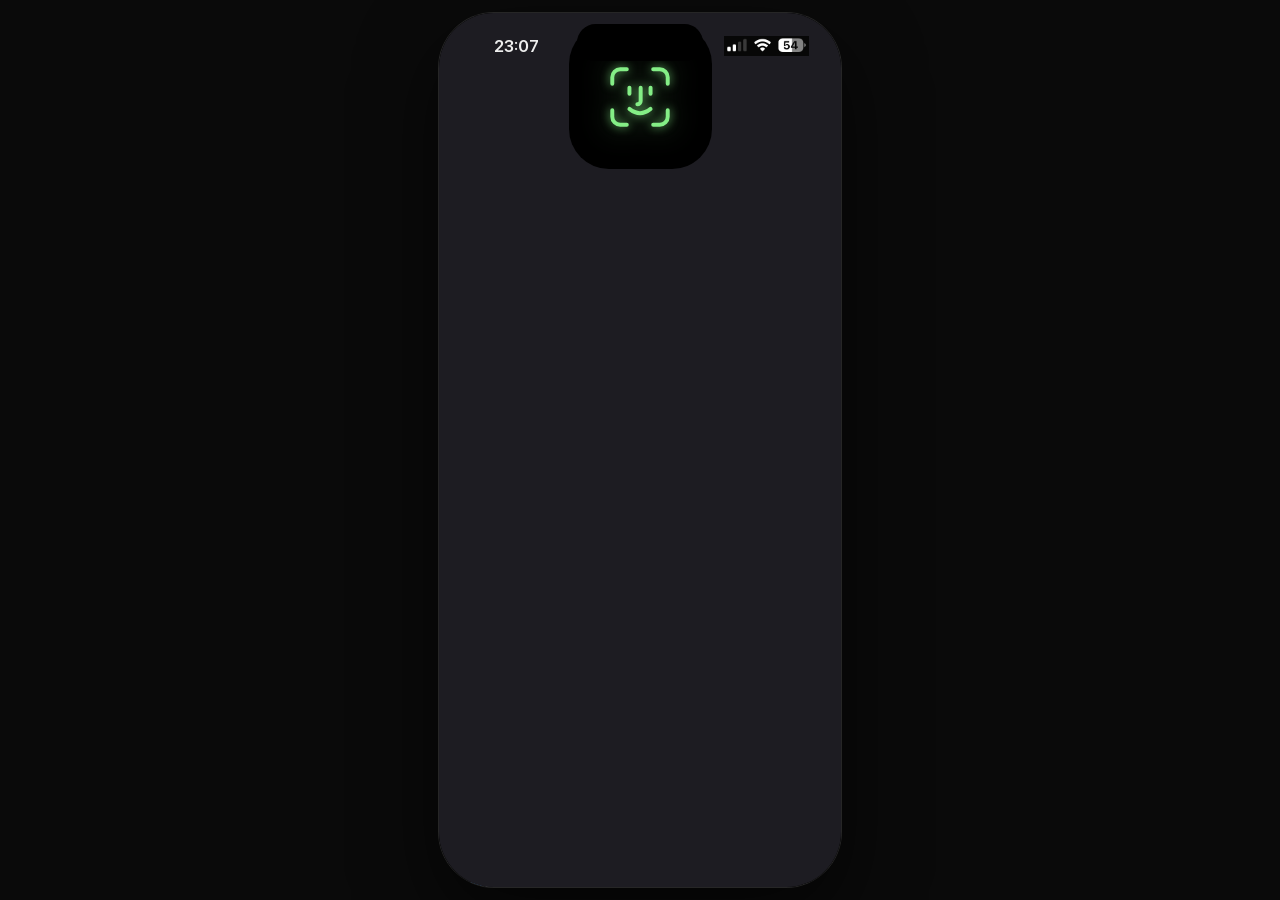
==== index.html @ 1080835a "Black first frame for the status bar sample; translucent test grows the document Co-Authored-By: Cla" ====
<!DOCTYPE html>
<html lang="en">
<head>
  <meta charset="UTF-8">
  <meta name="viewport" content="width=device-width, initial-scale=1, viewport-fit=cover, user-scalable=no">
  <meta name="apple-mobile-web-app-capable" content="yes">
  <meta name="mobile-web-app-capable" content="yes">
  <meta name="apple-mobile-web-app-status-bar-style" content="black">
  <meta name="theme-color" content="#000000">
  <title>Kestrel</title>
  <meta name="apple-mobile-web-app-title" content="Kestrel">
  <link rel="apple-touch-icon" sizes="180x180" href="assets/apple-touch-icon.png">
  <link rel="icon" type="image/png" href="assets/favicon.png">
  <link rel="manifest" href="manifest.webmanifest">
  <link rel="stylesheet" href="css/styles.css?v=12">
</head>
<body>
<div class="phone" id="phone">

  <!-- ===== Main page (slides right when the drawer opens) ===== -->
  <div class="page" id="page">

    <!-- Fixed header -->
    <header class="header">
      <button class="avatar" id="avatarBtn" aria-label="Open menu">
        <img src="assets/avatar.png" alt="">
      </button>
      <nav class="tabs" id="tabs">
        <button class="tab active">Home</button>
        <button class="tab">Trade</button>
        <button class="tab">Predict</button>
        <button class="tab">Explore</button>
      </nav>
    </header>
    <div class="header-fade"></div>

    <!-- Scrolling content -->
    <main class="scroll" id="scroll">
      <div class="content">

        <div class="bank-row">
          <span class="bank-label">Bank</span>
          <span class="bank-emoji">🏦</span>
          <svg class="bank-chevron" width="9" height="5" viewBox="0 0 9 5"><path d="M0.8 0.8 L4.5 4.2 L8.2 0.8" fill="none" stroke="currentColor" stroke-width="1.6" stroke-linecap="round" stroke-linejoin="round"/></svg>
        </div>

        <div class="balance" id="totalUsd">$11.34</div>

        <div class="change-row">
          <span class="change-amount pos" id="totalChange">+$0.0106</span>
          <span class="change-badge pos" id="totalPct">+0.09%</span>
        </div>

        <button class="card cash-card" id="cashCard">
          <span class="icon-box"><img src="assets/cash.png" alt=""></span>
          <span class="card-title">Cash</span>
          <span class="card-amount" id="cashUsd">$2.00</span>
        </button>

        <div class="section-header">
          <span>Tokens</span>
          <svg class="chevron" width="8" height="14" viewBox="0 0 8 14"><path d="M1 1 L7 7 L1 13" fill="none" stroke="currentColor" stroke-width="1.9" stroke-linecap="round" stroke-linejoin="round"/></svg>
        </div>

        <div class="token-list">
          <button class="card token" data-token="sol">
            <img class="token-icon" src="assets/sol.png" alt="">
            <span class="token-main">
              <span class="token-name">Solana</span>
              <span class="token-sub" id="solQty">0.04843 SOL</span>
            </span>
            <span class="token-side">
              <span class="token-usd" id="solUsd">$5.68</span>
              <span class="token-change pos" id="solChange">+$0.01</span>
            </span>
          </button>
          <button class="card token" data-token="usdc">
            <img class="token-icon" src="assets/usdc.png" alt="">
            <span class="token-main">
              <span class="token-name">USDC</span>
              <span class="token-sub" id="usdcQty">3.65476 USDC</span>
            </span>
            <span class="token-side">
              <span class="token-usd" id="usdcUsd">$3.65</span>
              <span class="token-change neg" id="usdcChange">-&lt;$0.01</span>
            </span>
          </button>
        </div>

        <div class="section-header">
          <span>Perps</span>
          <svg class="chevron" width="8" height="14" viewBox="0 0 8 14"><path d="M1 1 L7 7 L1 13" fill="none" stroke="currentColor" stroke-width="1.9" stroke-linecap="round" stroke-linejoin="round"/></svg>
        </div>

        <div class="h-scroll perps" id="perps">
          <div class="perp" data-perp="BTC">
            <img class="perp-icon" src="assets/btc.png" alt="">
            <div class="perp-row"><span class="perp-name">BTC</span><span class="perp-lev">40x</span></div>
            <div class="perp-pct neg" data-pct>-0.25%</div>
          </div>
          <div class="perp" data-perp="ETH">
            <img class="perp-icon" src="assets/eth.png" alt="">
            <div class="perp-row"><span class="perp-name">ETH</span><span class="perp-lev">25x</span></div>
            <div class="perp-pct neg" data-pct>-0.53%</div>
          </div>
          <div class="perp" data-perp="ZEC">
            <img class="perp-icon" src="assets/zec.png" alt="">
            <div class="perp-row"><span class="perp-name">ZEC</span><span class="perp-lev">10x</span></div>
            <div class="perp-pct pos" data-pct>+7.95%</div>
          </div>
          <div class="perp" data-perp="HYPE">
            <img class="perp-icon" src="assets/hype.png" alt="">
            <div class="perp-row"><span class="perp-name">HYPE</span><span class="perp-lev">10x</span></div>
            <div class="perp-pct pos" data-pct>+0.26%</div>
          </div>
          <div class="perp" data-perp="CL">
            <img class="perp-icon" src="assets/cl.png" alt="">
            <div class="perp-row"><span class="perp-name">CL</span><span class="perp-lev">20x</span></div>
            <div class="perp-pct neg" data-pct>-0.15%</div>
          </div>
          <div class="perp perp-cta">
            <span class="perp-icon perp-logo"><img src="assets/perps-logo.png" alt=""></span>
            <div class="cta-title">Get started with Perps</div>
            <div class="cta-sub">Learn to trade price movements</div>
          </div>
        </div>

        <div class="section-header">
          <span>Predictions</span>
          <svg class="chevron" width="8" height="14" viewBox="0 0 8 14"><path d="M1 1 L7 7 L1 13" fill="none" stroke="currentColor" stroke-width="1.9" stroke-linecap="round" stroke-linejoin="round"/></svg>
        </div>

        <div class="h-scroll predictions">
          <div class="pred">
            <img class="pred-icon" src="assets/pred1.png" alt="">
            <div class="pred-title">Toronto vs Baltimore</div>
            <div class="pred-sub">in 12h</div>
          </div>
          <div class="pred">
            <img class="pred-icon" src="assets/pred2.png" alt="">
            <div class="pred-title">Cleveland vs Boston</div>
            <div class="pred-sub">in 13h</div>
          </div>
        </div>

        <div class="section-header">
          <span>Watchlist</span>
          <svg class="chevron" width="8" height="14" viewBox="0 0 8 14"><path d="M1 1 L7 7 L1 13" fill="none" stroke="currentColor" stroke-width="1.9" stroke-linecap="round" stroke-linejoin="round"/></svg>
        </div>

        <div class="card watch-card">
          <img class="watch-heart" src="assets/heart.png" alt="">
          <span class="token-main">
            <span class="token-name">Track what matters</span>
            <span class="watch-sub">Find assets or lists to follow</span>
          </span>
        </div>

        <div class="section-header plain"><span>Support</span></div>

        <div class="support-row">
          <span>View FAQ</span>
          <svg class="chevron-sm" width="6" height="10" viewBox="0 0 6 10"><path d="M0.9 0.9 L5 5 L0.9 9.1" fill="none" stroke="currentColor" stroke-width="1.6" stroke-linecap="round" stroke-linejoin="round"/></svg>
        </div>
        <div class="support-row">
          <span>Chat with us</span>
          <svg class="chevron-sm" width="6" height="10" viewBox="0 0 6 10"><path d="M0.9 0.9 L5 5 L0.9 9.1" fill="none" stroke="currentColor" stroke-width="1.6" stroke-linecap="round" stroke-linejoin="round"/></svg>
        </div>

        <p class="disclaimer">Token lists are generated using market data provided by various third party providers including CoinGecko, Birdeye, Jupiter, and Hyperliquid. Performance shown is based on the selected period. Past performance is not indicative of future performance. Tokenized Stocks and Perps are available in select jurisdictions only.</p>

      </div>
    </main>

    <!-- Bottom bar -->
    <div class="bottom-bar">
      <div class="bar-tint"></div>
      <div class="search">
        <svg width="17" height="17" viewBox="0 0 17 17"><circle cx="7.3" cy="7.3" r="6.1" fill="none" stroke="currentColor" stroke-width="1.8"/><path d="M11.8 11.8 L16 16" stroke="currentColor" stroke-width="1.8" stroke-linecap="round"/></svg>
        <span>Search Kestrel</span>
      </div>
      <button class="fab" id="fab" aria-label="Actions">
        <svg width="22" height="22" viewBox="0 0 22 22"><path d="M11 1.5 V20.5 M1.5 11 H20.5" stroke="#000" stroke-width="1.9" stroke-linecap="round"/></svg>
      </button>
    </div>

    <!-- Plus action sheet -->
    <div class="actions" id="actions">
      <div class="action-list">
        <button class="action"><span>Send</span><img src="assets/act-send.png" alt=""></button>
        <button class="action"><span>Receive</span><img src="assets/act-receive.png" alt=""></button>
        <button class="action"><span>Add Cash</span><img src="assets/act-addcash.png" alt=""></button>
        <button class="action"><span>Trade</span><img src="assets/act-trade.png" alt=""></button>
      </div>
      <button class="action-close" id="actionsClose" aria-label="Close"><img src="assets/act-close.png" alt=""></button>
    </div>

    <!-- Edit holdings sheet -->
    <div class="sheet-backdrop" id="sheetBackdrop"></div>
    <div class="sheet" id="sheet">
      <div class="grabber"></div>
      <div class="sheet-title">Edit holdings</div>
      <label class="field">
        <span class="field-label"><img src="assets/sol.png" alt="">Solana</span>
        <span class="field-input"><input id="inSol" type="text" inputmode="decimal" autocomplete="off"><span class="unit">SOL</span></span>
        <span class="field-usd" id="inSolUsd">$0.00</span>
      </label>
      <label class="field">
        <span class="field-label"><img src="assets/usdc.png" alt="">USDC</span>
        <span class="field-input"><input id="inUsdc" type="text" inputmode="decimal" autocomplete="off"><span class="unit">USDC</span></span>
        <span class="field-usd" id="inUsdcUsd">$0.00</span>
      </label>
      <label class="field">
        <span class="field-label"><span class="cash-mini"><img src="assets/cash.png" alt=""></span>Cash</span>
        <span class="field-input"><span class="unit unit-lead">$</span><input id="inCash" type="text" inputmode="decimal" autocomplete="off"></span>
        <span class="field-usd" id="inCashUsd">$0.00</span>
      </label>
      <div class="sheet-total"><span>Total</span><span id="inTotal">$0.00</span></div>
      <button class="btn-primary" id="sheetSave">Save</button>
      <button class="btn-secondary" id="sheetCancel">Cancel</button>
    </div>

    <div class="page-dim" id="pageDim"></div>
  </div>

  <!-- ===== Side drawer ===== -->
  <aside class="drawer" id="drawer">
    <img class="drawer-avatar" src="assets/avatar.png" alt="">
    <button class="drawer-copy" aria-label="Copy address"><img src="assets/copy.png" alt=""></button>
    <div class="drawer-handle">@nagzsol</div>
    <div class="drawer-x"><img src="assets/x-logo.png" alt=""><span>Connect your X account</span></div>

    <div class="drawer-menu">
      <button class="drawer-row bank"><img class="row-icon lg" src="assets/bank-b.png" alt=""><span>Bank</span><span class="row-emoji">🏦</span>
        <svg width="13" height="8" viewBox="0 0 13 8"><path d="M1 1 L6.5 6.6 L12 1" fill="none" stroke="currentColor" stroke-width="1.8" stroke-linecap="round" stroke-linejoin="round"/></svg>
      </button>
      <button class="drawer-row"><img class="row-icon" src="assets/ic-profile.png" alt=""><span>Profile</span></button>
      <button class="drawer-row"><img class="row-icon" src="assets/ic-chats.png" alt=""><span>Chats</span></button>
      <button class="drawer-row"><img class="row-icon" src="assets/ic-watchlist.png" alt=""><span>Watchlist</span></button>
      <button class="drawer-row"><img class="row-icon" src="assets/ic-history.png" alt=""><span>History</span></button>
    </div>
    <div class="drawer-bottom">
      <button class="drawer-row"><img class="row-icon" src="assets/ic-settings.png" alt=""><span>Settings</span></button>
      <button class="drawer-row"><img class="row-icon" src="assets/ic-help.png" alt=""><span>Help &amp; Support</span></button>
    </div>
  </aside>

  <!-- ===== Launch intro: splash, then simulated Face ID, then the app ===== -->
  <div class="intro boot" id="intro">
    <img class="intro-ghost" src="assets/ghost.png" alt="">
    <div class="intro-dim"></div>
    <div class="faceid" id="faceid">
      <div class="island-card">
        <svg class="fid-glyph" viewBox="0 0 100 100" fill="none" stroke="currentColor" stroke-width="6" stroke-linecap="round" stroke-linejoin="round">
          <path d="M8 30 V20 a12 12 0 0 1 12 -12 H30"/>
          <path d="M70 8 H80 a12 12 0 0 1 12 12 V30"/>
          <path d="M92 70 V80 a12 12 0 0 1 -12 12 H70"/>
          <path d="M30 92 H20 a12 12 0 0 1 -12 -12 V70"/>
          <g class="fid-face">
            <path d="M34 36 V45"/>
            <path d="M66 36 V45"/>
            <path d="M51 36 V56 a5 5 0 0 1 -5 5"/>
            <path d="M34 68 q16 13 32 0"/>
          </g>
        </svg>
        <svg class="fid-ring" viewBox="0 0 100 100" fill="none" stroke="currentColor" stroke-width="6" stroke-linecap="round" stroke-linejoin="round">
          <circle cx="50" cy="50" r="44"/>
          <line class="fid-hand" x1="50" y1="6" x2="50" y2="94"/>
          <path class="fid-tick" d="M29 51 L44 66 L72 36"/>
        </svg>
      </div>
    </div>
  </div>

  <!-- Status bar sits above everything, like the system one. Hidden when installed to the home screen. -->
  <div class="status-bar">
    <div class="island"></div>
    <span class="status-time" id="statusTime">11:18</span>
    <img class="status-icons" src="assets/status-icons.png" alt="">
  </div>

</div>
<script src="js/app.js?v=12"></script>
</body>
</html>
---- css/styles.css ----
/* Kestrel home clone – iPhone 16 Pro (402 x 874 pt). All values measured from the 3x screenshots. */

@font-face {
  font-family: "SF Pro";
  src: url("../fonts/SF-Pro.ttf") format("truetype");
  font-weight: 1 1000;
  font-display: block;
}

:root {
  --bg: #000;
  --page-bg: #000;
  --card: #121212;
  --pill: #151515;
  --lev: #1a1a1a;
  --text: #eeeeee;
  --text2: #b4b4b4;
  --text3: #6e6e6e;
  --purple: #ab9ff2;
  --green: #6ae562;
  --green-bg: #6be863;
  --red: #ea3336;
  --ease: cubic-bezier(0.32, 0.72, 0, 1);
  --safe-top: 59px;      /* status bar height on the 402x874 frame */
  --safe-bottom: 34px;   /* home indicator inset */
}

* { box-sizing: border-box; margin: 0; padding: 0; }
html, body { height: 100%; }
body {
  background: var(--bg);
  color: var(--text);
  font-family: "SF Pro", -apple-system, BlinkMacSystemFont, system-ui, sans-serif;
  font-variation-settings: "opsz" 96;   /* the original ships SF Pro Display at every size */
  font-optical-sizing: none;
  -webkit-font-smoothing: antialiased;
  -webkit-tap-highlight-color: transparent;
  -webkit-text-size-adjust: 100%;
  overflow: hidden;
  overscroll-behavior: none;
}
button { font: inherit; color: inherit; background: none; border: 0; cursor: pointer; text-align: left; font-variation-settings: inherit; }
img { display: block; user-select: none; -webkit-user-drag: none; }
input { font: inherit; color: inherit; font-variation-settings: inherit; }

.pos { color: var(--green); }
.neg { color: var(--red); }
.flat { color: var(--text2); }

/* ---------- Device frame ---------- */
.phone {
  position: relative;
  width: 402px;
  height: 874px;
  overflow: hidden;
  background: #000;
  margin: 0 auto;
}
@media (min-width: 480px) {
  body { display: grid; place-items: center; background: #0a0a0a; min-height: 100%; }
  .phone { border-radius: 55px; box-shadow: 0 0 0 1px #262626, 0 30px 80px rgba(0,0,0,.6); }
}
@media (max-width: 479px) {
  /* Status bar style is "black" (opaque), not "black-translucent": with translucent, iOS standalone
     reports every viewport height short by the top inset and leaves a black hole at the bottom. */
  .phone { position: fixed; top: 0; left: 0; width: 100vw; height: 100dvh; --safe-top: env(safe-area-inset-top, 0px); --safe-bottom: max(env(safe-area-inset-bottom, 0px), 12px); }
  .status-bar { display: none; }   /* the real one is on screen */
}

/* ---------- Page ---------- */
.page {
  position: absolute; inset: 0;
  background: var(--page-bg);
  z-index: 2;
  overflow: hidden;
  border-radius: 0;
  transition: transform .42s var(--ease), border-radius .42s var(--ease), background-color .42s var(--ease);
  will-change: transform;
}
.phone.drawer-open .page {
  --page-bg: #121212;
  transform: translateX(300px);
  border-radius: 55px;
}
.page-dim {
  position: absolute; inset: 0; z-index: 40;
  background: #000; opacity: 0; pointer-events: none;
  transition: opacity .42s var(--ease);
}
.phone.drawer-open .page-dim { opacity: .5; pointer-events: auto; }

/* ---------- Status bar ---------- */
.status-bar { position: absolute; left: 0; right: 0; top: 0; height: 60px; z-index: 80; pointer-events: none; }
.status-time {
  position: absolute; left: 55px; top: 21.6px;
  font-size: 17px; line-height: 22px; font-weight: 600; color: var(--text);
}
.status-icons { position: absolute; left: 285px; top: 23.3px; width: 85px; height: 20px; }
@media (display-mode: standalone) {
  .status-bar { display: none; }
}

/* ---------- Header ---------- */
.header {
  position: absolute; left: 0; right: 0; top: 0; height: calc(var(--safe-top) + 51px);
  padding: calc(var(--safe-top) + 11px) 0 0 20px;
  display: flex; align-items: flex-start;
  background: var(--page-bg);
  z-index: 10;
  transition: background-color .42s var(--ease);
}
.header-fade {
  position: absolute; left: 0; right: 0; top: calc(var(--safe-top) + 51px); height: 14px; z-index: 9; pointer-events: none;
  background: linear-gradient(to bottom, var(--page-bg), transparent);
}
.avatar { width: 40px; height: 40px; border-radius: 50%; flex: 0 0 40px; overflow: hidden; }
.avatar img { width: 40px; height: 40px; }
.tabs {
  display: flex; gap: 8px; margin-left: 8px;
  overflow-x: auto; scrollbar-width: none; padding-right: 20px; flex: 1;
  -webkit-overflow-scrolling: touch;
}
.tabs::-webkit-scrollbar { display: none; }
.tab {
  flex: 0 0 auto; height: 40px; padding: 0 15px; border-radius: 20px;
  background: var(--pill); color: var(--text2);
  font-size: 17px; line-height: 40px; font-weight: 400; white-space: nowrap;
  transition: background-color .2s, color .2s;
}
.tab.active { background: var(--purple); color: #000; font-weight: 600; }

/* ---------- Scroll content ---------- */
.scroll {
  position: absolute; inset: 0;
  overflow-y: auto; overflow-x: hidden;
  -webkit-overflow-scrolling: touch;
  overscroll-behavior-y: contain;
}
.content { padding: calc(var(--safe-top) + 51px) 20px calc(var(--safe-bottom) + 73px); }

.bank-row { margin-top: 31px; height: 24px; display: flex; align-items: center; color: var(--text2); }
.bank-label { font-size: 18px; line-height: 24px; font-weight: 600; }
.bank-emoji { margin-left: 6px; font-size: 20px; line-height: 24px; font-family: "Apple Color Emoji", "Segoe UI Emoji", "Noto Color Emoji", sans-serif; }
.bank-chevron { margin-left: 8px; }

.balance { margin-top: 1px; font-size: 46px; line-height: 56px; font-weight: 700; color: var(--text); white-space: nowrap; }

.change-row { margin-top: 5px; height: 22px; display: flex; align-items: center; gap: 8px; }
.change-amount { font-size: 18px; line-height: 22px; font-weight: 600; }
.change-badge {
  height: 22px; padding: 0 6px; border-radius: 6px;
  font-size: 16px; line-height: 22px; font-weight: 600;
  background: var(--green-bg); color: #000;
}
.change-badge.neg { background: var(--red); color: #fff; }
.change-badge.flat { background: #2a2a2a; color: var(--text); }

.card {
  width: 100%; background: var(--card); border-radius: 22px;
  display: flex; align-items: center; padding: 0 20px;
}
.cash-card { margin-top: 27px; height: 70px; }
.icon-box { width: 40px; height: 40px; display: flex; align-items: center; justify-content: center; flex: 0 0 40px; }
.icon-box img { width: 24px; height: 17px; }
.card-title { margin-left: 12px; font-size: 18px; line-height: 22px; font-weight: 600; }
.card-amount { margin-left: auto; font-size: 17px; line-height: 22px; font-weight: 400; }

.section-header {
  margin-top: 25px; height: 30px; display: flex; align-items: center; gap: 10px;
  font-size: 24px; line-height: 30px; font-weight: 600; color: var(--text);
}
.section-header .chevron, .chevron-sm { color: var(--text2); flex: 0 0 auto; }

.token-list { margin-top: 13px; display: flex; flex-direction: column; gap: 8px; }
.token { height: 68px; }
.token-icon { width: 40px; height: 40px; border-radius: 50%; flex: 0 0 40px; }
.token-main { margin-left: 12px; display: flex; flex-direction: column; min-width: 0; }
.token-name { font-size: 18px; line-height: 22px; font-weight: 600; white-space: nowrap; }
.token-sub { margin-top: 2px; font-size: 16px; line-height: 20px; font-weight: 400; color: var(--text2); white-space: nowrap; }
.token-side { margin-left: auto; display: flex; flex-direction: column; align-items: flex-end; padding-left: 8px; }
.token-usd { font-size: 17px; line-height: 22px; font-weight: 400; white-space: nowrap; }
.token-change { margin-top: 2px; font-size: 15px; line-height: 20px; font-weight: 400; white-space: nowrap; }

/* Horizontal carousels bleed to the screen edges */
.h-scroll {
  display: flex; gap: 8px;
  margin: 0 -20px; padding: 0 20px;
  overflow-x: auto; overflow-y: hidden;
  scroll-snap-type: x mandatory; scroll-padding-left: 20px;
  scrollbar-width: none; -webkit-overflow-scrolling: touch;
}
.h-scroll::-webkit-scrollbar { display: none; }
.h-scroll::after { content: ""; flex: 0 0 12px; }

.perps { margin-top: 15px; }
.perp {
  flex: 0 0 160px; height: 139px; padding: 20px 20px 0;
  background: var(--card); border-radius: 22px; scroll-snap-align: start;
}
.perp-icon { width: 48px; height: 48px; border-radius: 50%; }
.perp-row { margin-top: 8px; height: 20px; display: flex; align-items: center; }
.perp-name { font-size: 17px; line-height: 20px; font-weight: 600; }
.perp-lev {
  margin-left: 6px; height: 20px; padding: 0 7px; border-radius: 6px;
  background: var(--lev); font-size: 14px; line-height: 20px; font-weight: 500; color: var(--text);
}
.perp-pct { margin-top: 6px; font-size: 16px; line-height: 20px; font-weight: 400; }
.perp-cta { flex-basis: 300px; }
.perp-logo { display: flex; align-items: center; justify-content: center; border-radius: 0; }
.perp-logo img { width: 44.7px; height: 41.3px; }
.cta-title { margin-top: 8px; font-size: 19px; line-height: 24px; font-weight: 600; white-space: nowrap; }
.cta-sub { margin-top: 1px; font-size: 17px; line-height: 22px; font-weight: 400; color: var(--text2); white-space: nowrap; }

.predictions { margin-top: 13px; padding: 0 16px; scroll-padding-left: 16px; }
.pred { flex: 0 0 240px; height: 136px; padding: 16px 16px 0; background: var(--card); border-radius: 22px; scroll-snap-align: start; }
.pred-icon { width: 48px; height: 48px; }
.pred-title { margin-top: 11px; font-size: 18px; line-height: 22px; font-weight: 600; white-space: nowrap; }
.pred-sub { margin-top: 2px; font-size: 16px; line-height: 20px; font-weight: 400; color: var(--text2); }

.watch-card { margin-top: 11px; height: 68px; }
.watch-heart { width: 28px; height: 25.33px; flex: 0 0 28px; }
.watch-card .token-main { margin-left: 13px; }
.watch-sub { margin-top: 2px; font-size: 17px; line-height: 22px; font-weight: 400; color: var(--text2); white-space: nowrap; }

.support-row { margin-top: 22px; height: 24px; display: flex; align-items: center; gap: 8px; font-size: 18px; line-height: 24px; font-weight: 600; }
.section-header + .support-row { margin-top: 17px; }

.disclaimer { margin-top: 34px; font-size: 18px; line-height: 20px; font-weight: 400; color: var(--text3); }

/* ---------- Bottom bar ---------- */
.bottom-bar {
  position: absolute; left: 0; right: 0; bottom: 0; height: calc(var(--safe-bottom) + 90px); z-index: 11;
  pointer-events: none;
}
.bottom-bar > * { pointer-events: auto; }
/* Progressive blur: two backdrop layers with staggered masks (soft first, strong lower down),
   plus a darkening tint painted above them so blurred highlights don't glow. */
.bottom-bar::before, .bottom-bar::after {
  content: ""; position: absolute; inset: 0; pointer-events: none;
}
.bottom-bar::before {
  -webkit-backdrop-filter: blur(4px); backdrop-filter: blur(4px);
  -webkit-mask-image: linear-gradient(to bottom, transparent 26px, #000 60px);
  mask-image: linear-gradient(to bottom, transparent 26px, #000 60px);
}
.bottom-bar::after {
  -webkit-backdrop-filter: blur(16px); backdrop-filter: blur(16px);
  -webkit-mask-image: linear-gradient(to bottom, transparent 50px, #000 92px);
  mask-image: linear-gradient(to bottom, transparent 50px, #000 92px);
}
.bar-tint {
  position: absolute; inset: 0; pointer-events: none !important;
  background: linear-gradient(to bottom, rgba(11,11,11,0) 0px, rgba(11,11,11,.35) 22px, rgba(11,11,11,.8) 46px, rgb(11,11,11) 72px);
}
.search {
  position: absolute; left: 20px; bottom: var(--safe-bottom); right: 80.3px; z-index: 1; height: 48px;
  border-radius: 24px; background: var(--pill);
  display: flex; align-items: center; padding-left: 16.7px; color: var(--text2);
}
.search span { margin-left: 11.5px; font-size: 19px; line-height: 22px; font-weight: 400; color: var(--text3); }
.fab {
  position: absolute; right: 20px; bottom: var(--safe-bottom); z-index: 1; width: 48px; height: 48px; border-radius: 50%;
  background: var(--purple); display: flex; align-items: center; justify-content: center;
  transition: transform .3s var(--ease), opacity .2s;
}
.fab:active { transform: scale(.92); }

/* ---------- Plus action sheet ---------- */
.actions {
  position: absolute; inset: 0; z-index: 30;
  opacity: 0; pointer-events: none;
  background: rgba(40,40,40,.45);
  -webkit-backdrop-filter: blur(28px) saturate(1.1); backdrop-filter: blur(28px) saturate(1.1);
  transition: opacity .28s var(--ease);
}
.actions.open { opacity: 1; pointer-events: auto; }
.action-list { position: absolute; right: 20px; bottom: calc(var(--safe-bottom) + 72px); display: flex; flex-direction: column; gap: 24px; align-items: flex-end; }
.action {
  height: 48px; display: flex; align-items: center; gap: 16px;
  opacity: 0; transform: translateY(18px) scale(.94);
  transition: opacity .3s var(--ease), transform .38s var(--ease);
}
.action span { font-size: 24px; line-height: 30px; font-weight: 600; color: var(--text); white-space: nowrap; }
.action img { width: 48px; height: 48px; }
.actions.open .action { opacity: 1; transform: none; }
.actions.open .action:nth-child(1) { transition-delay: .16s; }
.actions.open .action:nth-child(2) { transition-delay: .11s; }
.actions.open .action:nth-child(3) { transition-delay: .06s; }
.actions.open .action:nth-child(4) { transition-delay: .02s; }
.action-close {
  position: absolute; right: 20px; bottom: var(--safe-bottom); width: 48px; height: 48px; border-radius: 50%;
  transform: rotate(-90deg) scale(.6); transition: transform .38s var(--ease);
}
.action-close img { width: 48px; height: 48px; }
.actions.open .action-close { transform: none; }

/* ---------- Edit holdings sheet ---------- */
.sheet-backdrop {
  position: absolute; inset: 0; z-index: 35; background: rgba(0,0,0,.6);
  opacity: 0; pointer-events: none; transition: opacity .3s var(--ease);
}
.sheet {
  position: absolute; left: 0; right: 0; bottom: 0; z-index: 36;
  background: var(--card); border-radius: 22px 22px 0 0;
  padding: 0 20px var(--safe-bottom);
  transform: translateY(105%); transition: transform .4s var(--ease);
}
.phone.sheet-open .sheet-backdrop { opacity: 1; pointer-events: auto; }
.phone.sheet-open .sheet { transform: none; }
.grabber { width: 36px; height: 5px; border-radius: 3px; background: #333; margin: 8px auto 0; }
.sheet-title { margin-top: 20px; font-size: 20px; line-height: 24px; font-weight: 600; text-align: center; }
.field {
  display: flex; flex-direction: column; margin-top: 12px;
  background: var(--lev); border-radius: 16px; padding: 12px 16px 12px;
}
.field:first-of-type { margin-top: 20px; }
.field-label { display: flex; align-items: center; gap: 8px; font-size: 15px; line-height: 20px; font-weight: 600; color: var(--text2); }
.field-label img { width: 20px; height: 20px; border-radius: 50%; }
.cash-mini { width: 20px; height: 20px; display: flex; align-items: center; justify-content: center; }
.cash-mini img { width: 18px; height: 12.75px; border-radius: 0; }
.field-input { display: flex; align-items: baseline; gap: 6px; margin-top: 4px; }
.field-input input {
  flex: 1; min-width: 0; background: transparent; border: 0; outline: 0;
  font-size: 26px; line-height: 32px; font-weight: 600; color: var(--text);
  caret-color: var(--purple);
}
.unit { font-size: 16px; line-height: 20px; font-weight: 500; color: var(--text2); }
.unit-lead { font-size: 26px; line-height: 32px; font-weight: 600; color: var(--text); }
.field-usd { margin-top: 2px; font-size: 15px; line-height: 20px; color: var(--text3); }
.sheet-total { margin-top: 18px; display: flex; justify-content: space-between; font-size: 17px; line-height: 22px; font-weight: 600; color: var(--text2); }
.sheet-total span:last-child { color: var(--text); }
.btn-primary {
  margin-top: 18px; width: 100%; height: 52px; border-radius: 26px;
  background: var(--purple); color: #000; font-size: 18px; line-height: 52px; font-weight: 600; text-align: center;
}
.btn-primary:active { opacity: .85; }
.btn-secondary { margin-top: 6px; width: 100%; height: 44px; font-size: 17px; line-height: 44px; font-weight: 600; color: var(--text2); text-align: center; }

/* ---------- Drawer ---------- */
.drawer {
  position: absolute; left: 0; top: 0; width: 300px; height: 100%; z-index: 1;
  background: #000; color: var(--text);
  opacity: 0; transform: translateX(-36px);
  transition: opacity .42s var(--ease), transform .42s var(--ease);
  pointer-events: none;
}
.phone.drawer-open .drawer { opacity: 1; transform: none; pointer-events: auto; }
.drawer-avatar { position: absolute; left: 24px; top: calc(var(--safe-top) + 23px); width: 48px; height: 48px; border-radius: 50%; }
.drawer-copy { position: absolute; left: 228px; top: calc(var(--safe-top) + 23px); width: 48px; height: 48px; border-radius: 50%; }
.drawer-copy img { width: 48px; height: 48px; }
.drawer-handle { position: absolute; left: 24px; top: calc(var(--safe-top) + 83px); font-size: 31px; line-height: 38px; font-weight: 700; white-space: nowrap; }
.drawer-x { position: absolute; left: 29.3px; top: calc(var(--safe-top) + 143px); height: 22px; display: flex; align-items: center; gap: 5px; color: rgba(171,159,242,.75); }
.drawer-x img { width: 13.3px; height: 13.3px; }
.drawer-x span { font-size: 17px; line-height: 22px; font-weight: 600; white-space: nowrap; }
.drawer-menu { position: absolute; left: 0; top: calc(var(--safe-top) + 193px); width: 300px; }
.drawer-bottom { position: absolute; left: 0; bottom: calc(var(--safe-bottom) + 12px); width: 300px; }
.drawer-row {
  width: 100%; height: 64px; display: flex; align-items: center; padding-left: 30px; gap: 19px;
  font-size: 20px; line-height: 24px; font-weight: 600; color: var(--text); white-space: nowrap;
}
.drawer-row:active { background: rgba(255,255,255,.04); }
.row-icon { width: 20px; height: 20px; flex: 0 0 20px; }
.row-icon.lg { width: 24px; height: 24px; flex-basis: 24px; margin-left: -2px; margin-right: -2px; }
.row-emoji { margin-left: -11px; font-size: 20px; line-height: 24px; font-family: "Apple Color Emoji", "Segoe UI Emoji", "Noto Color Emoji", sans-serif; }
.drawer-row svg { margin-left: -9px; color: var(--text); }

/* ---------- Diagnostics overlay (tap "Bank" 5 times) ---------- */
.diag {
  position: absolute; left: 12px; right: 12px; bottom: 12px; z-index: 90;
  background: rgba(20,20,20,.95); color: #ddd; border-radius: 14px; padding: 12px 14px;
  font: 13px/18px ui-monospace, Menlo, monospace; white-space: pre; display: none;
}
.diag.show { display: block; }

/* ---------- Launch intro: splash -> Dynamic Island Face ID -> app ---------- */
.intro {
  position: absolute; inset: 0; z-index: 70;
  background: #a294f1;                       /* sampled from the Kestrel splash */
  display: flex; align-items: center; justify-content: center;
  transition: opacity .45s var(--ease);
}
.intro.out { opacity: 0; pointer-events: none; }
/* First frames are black: iOS 26 samples the page colour at launch for the status bar strip */
.intro.boot { background: #000; }
.intro.boot .intro-ghost { opacity: 0; }
.intro-ghost { width: 136.3px; height: 113.7px; transition: opacity .25s; }

/* System-style dimming while Face ID is up */
.intro-dim {
  position: absolute; inset: 0; background: #1d1c22; opacity: 0;
  transition: opacity .35s var(--ease);
}
.intro.dim .intro-dim { opacity: 1; }

/* Desktop frame only: draw the Dynamic Island in the fake status bar (126 x 37 at y 11) */
.island { position: absolute; left: 138px; top: 11px; width: 126px; height: 37px; border-radius: 19px; background: #000; }

/* The island swells into a card hanging from the top of the screen (measured 143 x 145 at y 10) */
.faceid { position: absolute; inset: 0; pointer-events: none; }
.island-card {
  position: absolute; left: 50%; top: 11px; width: 126px; height: 37px; margin-left: -63px;
  border-radius: 19px; background: #000; overflow: hidden; opacity: 0;
  transition: width .45s var(--ease), height .45s var(--ease), margin-left .45s var(--ease),
              border-radius .45s var(--ease), opacity .15s;
  color: #84ee86;
}
.faceid.show .island-card { opacity: 1; width: 143px; height: 145px; margin-left: -71.5px; border-radius: 40px; }
.faceid.hide .island-card { width: 126px; height: 37px; margin-left: -63px; border-radius: 19px; }
.faceid.hide .fid-glyph, .faceid.hide .fid-ring { opacity: 0 !important; transition: opacity .12s; }
/* On the phone the page starts below the real status bar, so the card hangs from the top edge instead */
@media (max-width: 479px) {
  /* translucent mode (page starts at the screen top): hang from the island at 11px;
     opaque mode (page starts below the status bar): hang from the top edge */
  .island-card { top: min(11px, calc(var(--safe-top) - 34px)); }
  /* translucent mode: the page starts at the screen top, so grow the card up to the edge to cover the island */
  .translucent .faceid.show .island-card { top: 0; height: 156px; }
  .translucent .faceid.hide .island-card { top: 11px; height: 37px; }
}

.fid-glyph, .fid-ring {
  position: absolute; left: 50%; top: 50%; width: 66px; height: 66px; margin: -33px 0 0 -33px;
  filter: drop-shadow(0 0 5px rgba(132,238,134,.75)) drop-shadow(0 0 14px rgba(132,238,134,.35));
}
.fid-glyph { opacity: 0; transform: scale(.7); transition: opacity .2s .25s, transform .35s .25s var(--ease); }
.faceid.show .fid-glyph { opacity: 1; transform: none; }
.faceid.show .fid-face { transform-origin: 50px 50px; animation: fid-look 1.25s .35s var(--ease) both; }
@keyframes fid-look {
  0%   { transform: translateX(0) scale(1); }
  28%  { transform: translateX(-7px) scale(.96); }
  62%  { transform: translateX(7px) scale(.96); }
  100% { transform: translateX(0) scale(1); }
}
/* Scan: the glyph becomes a ring with a sweeping hand */
.faceid.scan .fid-glyph { opacity: 0; transform: scale(.6); transition: opacity .15s, transform .25s var(--ease); }
.fid-ring { opacity: 0; transform: scale(.6); transition: opacity .18s, transform .3s var(--ease); }
.faceid.scan .fid-ring { opacity: 1; transform: none; }
.fid-hand { transform-origin: 50px 50px; animation: fid-sweep .9s linear infinite; }
@keyframes fid-sweep { from { transform: rotate(-30deg); } to { transform: rotate(330deg); } }
.fid-tick { stroke-dasharray: 64; stroke-dashoffset: 64; }
/* Success: the hand goes, the tick draws */
.faceid.ok .fid-hand { opacity: 0; transition: opacity .12s; animation-play-state: paused; }
.faceid.ok .fid-tick { animation: fid-draw .32s .1s var(--ease) forwards; }
@keyframes fid-draw { to { stroke-dashoffset: 0; } }
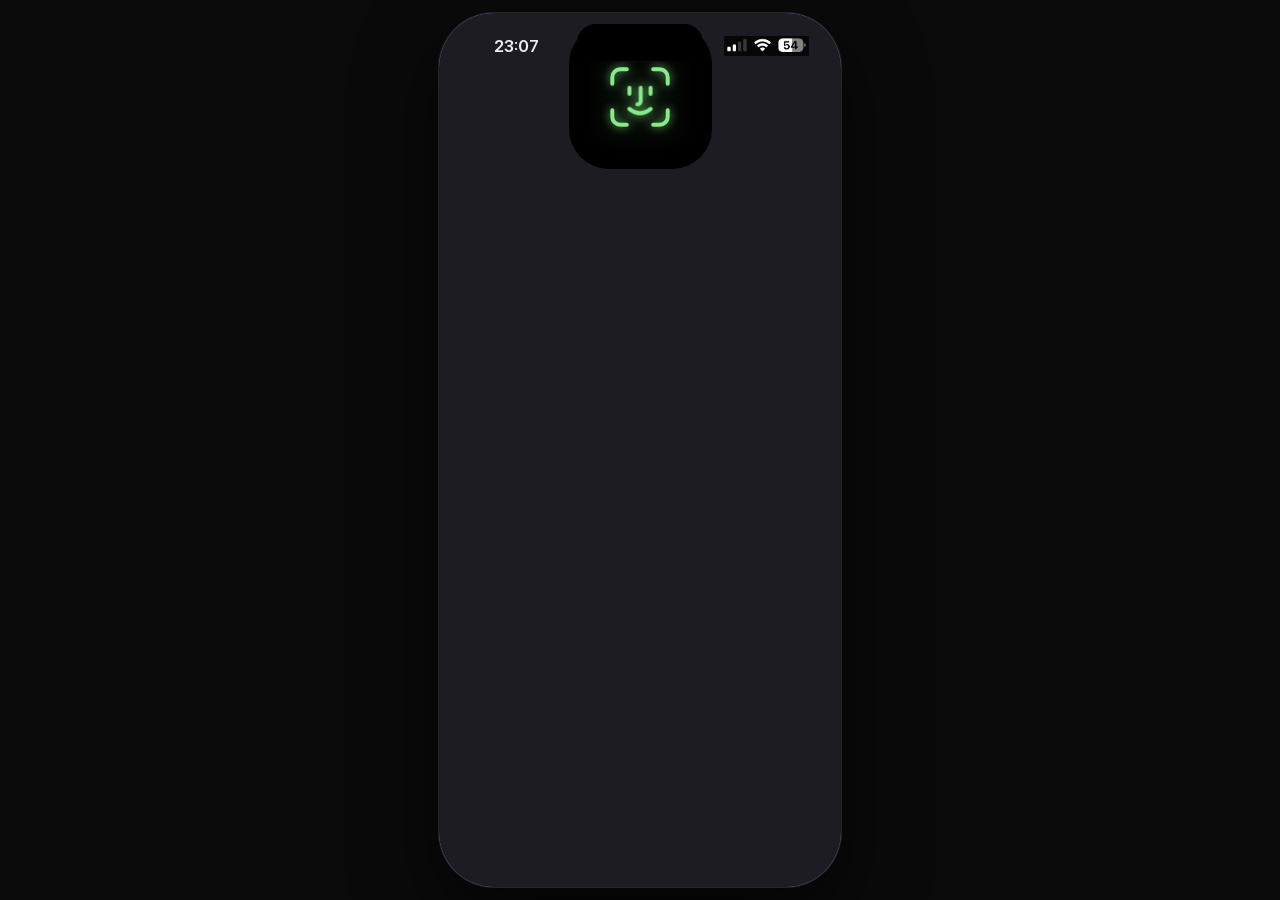
==== commit d0d4e87c: "Intro as separate pages so the status bar strip matches each step; drop translucent test Co-Authored" ====
--- a/index.html
+++ b/index.html
@@ -12,10 +12,14 @@
   <link rel="apple-touch-icon" sizes="180x180" href="assets/apple-touch-icon.png">
   <link rel="icon" type="image/png" href="assets/favicon.png">
   <link rel="manifest" href="manifest.webmanifest">
-  <link rel="stylesheet" href="css/styles.css?v=12">
+  <link rel="stylesheet" href="css/styles.css?v=13">
+  <script>
+    // The intro lives on its own pages so iOS 26 samples the right status bar colour for each one.
+    try { if (!location.search && !sessionStorage.getItem("kestrel.booted")) location.replace("splash.html"); } catch (e) {}
+  </script>
 </head>
 <body>
-<div class="phone" id="phone">
+<div class="phone arrive" id="phone">
 
   <!-- ===== Main page (slides right when the drawer opens) ===== -->
   <div class="page" id="page">
@@ -245,33 +249,6 @@
     </div>
   </aside>
 
-  <!-- ===== Launch intro: splash, then simulated Face ID, then the app ===== -->
-  <div class="intro boot" id="intro">
-    <img class="intro-ghost" src="assets/ghost.png" alt="">
-    <div class="intro-dim"></div>
-    <div class="faceid" id="faceid">
-      <div class="island-card">
-        <svg class="fid-glyph" viewBox="0 0 100 100" fill="none" stroke="currentColor" stroke-width="6" stroke-linecap="round" stroke-linejoin="round">
-          <path d="M8 30 V20 a12 12 0 0 1 12 -12 H30"/>
-          <path d="M70 8 H80 a12 12 0 0 1 12 12 V30"/>
-          <path d="M92 70 V80 a12 12 0 0 1 -12 12 H70"/>
-          <path d="M30 92 H20 a12 12 0 0 1 -12 -12 V70"/>
-          <g class="fid-face">
-            <path d="M34 36 V45"/>
-            <path d="M66 36 V45"/>
-            <path d="M51 36 V56 a5 5 0 0 1 -5 5"/>
-            <path d="M34 68 q16 13 32 0"/>
-          </g>
-        </svg>
-        <svg class="fid-ring" viewBox="0 0 100 100" fill="none" stroke="currentColor" stroke-width="6" stroke-linecap="round" stroke-linejoin="round">
-          <circle cx="50" cy="50" r="44"/>
-          <line class="fid-hand" x1="50" y1="6" x2="50" y2="94"/>
-          <path class="fid-tick" d="M29 51 L44 66 L72 36"/>
-        </svg>
-      </div>
-    </div>
-  </div>
-
   <!-- Status bar sits above everything, like the system one. Hidden when installed to the home screen. -->
   <div class="status-bar">
     <div class="island"></div>
@@ -280,6 +257,6 @@
   </div>
 
 </div>
-<script src="js/app.js?v=12"></script>
+<script src="js/app.js?v=13"></script>
 </body>
 </html>
--- a/css/styles.css
+++ b/css/styles.css
@@ -372,7 +372,10 @@
 }
 .diag.show { display: block; }
 
-/* ---------- Launch intro: splash -> Dynamic Island Face ID -> app ---------- */
+/* ---------- Launch intro (splash.html, faceid.html): splash -> Dynamic Island Face ID -> app ---------- */
+/* Home page fades in after the intro */
+.phone.arrive .page { animation: arrive .35s var(--ease) both; }
+@keyframes arrive { from { opacity: 0; } to { opacity: 1; } }
 .intro {
   position: absolute; inset: 0; z-index: 70;
   background: #a294f1;                       /* sampled from the Kestrel splash */
@@ -380,10 +383,7 @@
   transition: opacity .45s var(--ease);
 }
 .intro.out { opacity: 0; pointer-events: none; }
-/* First frames are black: iOS 26 samples the page colour at launch for the status bar strip */
-.intro.boot { background: #000; }
-.intro.boot .intro-ghost { opacity: 0; }
-.intro-ghost { width: 136.3px; height: 113.7px; transition: opacity .25s; }
+.intro-ghost { width: 136.3px; height: 113.7px; }
 
 /* System-style dimming while Face ID is up */
 .intro-dim {
@@ -412,9 +412,6 @@
   /* translucent mode (page starts at the screen top): hang from the island at 11px;
      opaque mode (page starts below the status bar): hang from the top edge */
   .island-card { top: min(11px, calc(var(--safe-top) - 34px)); }
-  /* translucent mode: the page starts at the screen top, so grow the card up to the edge to cover the island */
-  .translucent .faceid.show .island-card { top: 0; height: 156px; }
-  .translucent .faceid.hide .island-card { top: 11px; height: 37px; }
 }
 
 .fid-glyph, .fid-ring {
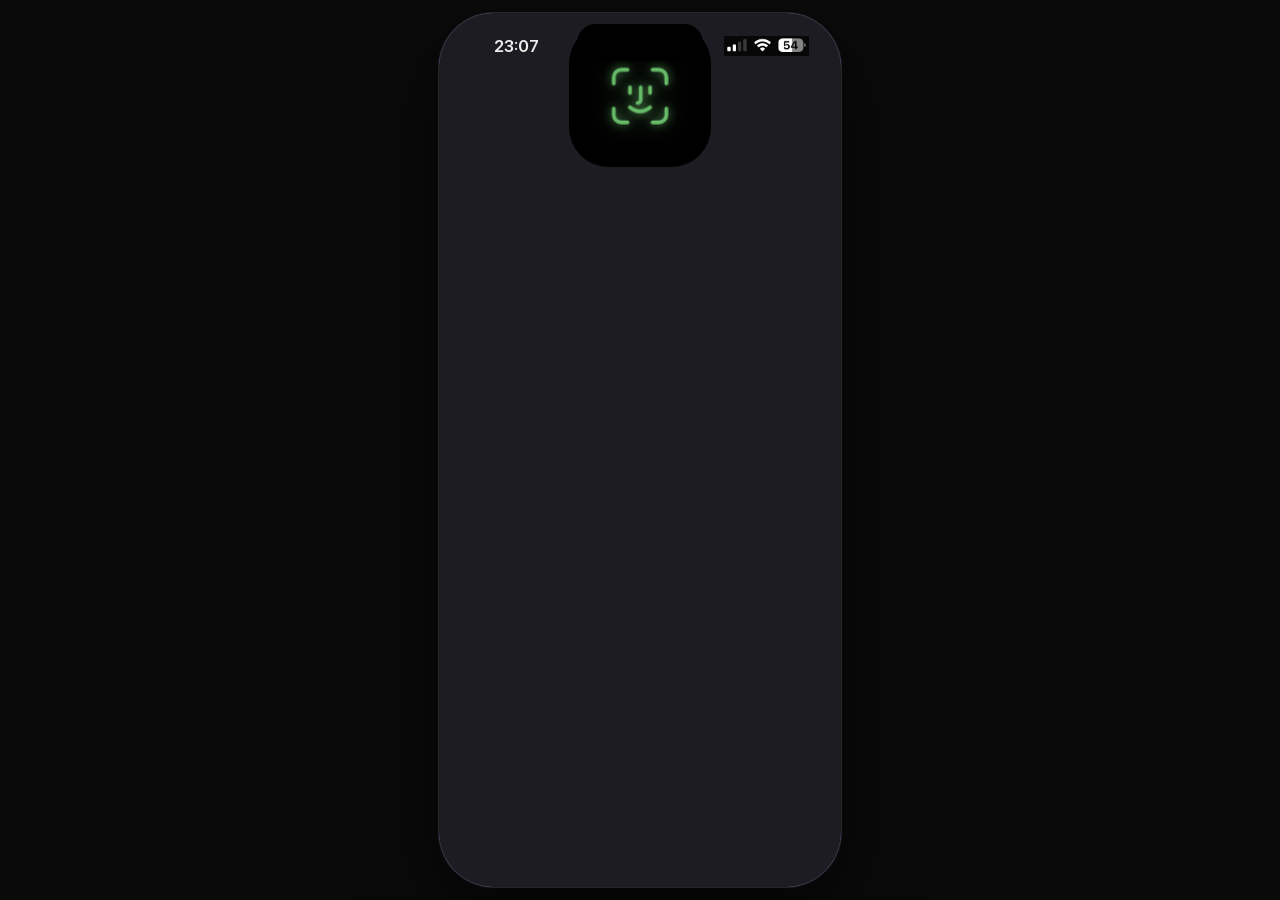
==== commit 69ea114b: "Face ID page: black strip so the card joins the island without a gap Co-Authored-By: Claude Fable 5." ====
--- a/index.html
+++ b/index.html
@@ -12,7 +12,7 @@
   <link rel="apple-touch-icon" sizes="180x180" href="assets/apple-touch-icon.png">
   <link rel="icon" type="image/png" href="assets/favicon.png">
   <link rel="manifest" href="manifest.webmanifest">
-  <link rel="stylesheet" href="css/styles.css?v=13">
+  <link rel="stylesheet" href="css/styles.css?v=14">
   <script>
     // The intro lives on its own pages so iOS 26 samples the right status bar colour for each one.
     try { if (!location.search && !sessionStorage.getItem("kestrel.booted")) location.replace("splash.html"); } catch (e) {}
@@ -257,6 +257,6 @@
   </div>
 
 </div>
-<script src="js/app.js?v=13"></script>
+<script src="js/app.js?v=14"></script>
 </body>
 </html>
--- a/css/styles.css
+++ b/css/styles.css
@@ -409,9 +409,11 @@
 .faceid.hide .fid-glyph, .faceid.hide .fid-ring { opacity: 0 !important; transition: opacity .12s; }
 /* On the phone the page starts below the real status bar, so the card hangs from the top edge instead */
 @media (max-width: 479px) {
-  /* translucent mode (page starts at the screen top): hang from the island at 11px;
-     opaque mode (page starts below the status bar): hang from the top edge */
-  .island-card { top: min(11px, calc(var(--safe-top) - 34px)); }
+  /* The page starts below the (black) status bar strip, so the card grows straight
+     down from the top edge with square top corners and joins the strip seamlessly */
+  .island-card { top: 0; height: 0; border-radius: 0 0 19px 19px; }
+  .faceid.show .island-card { height: 118px; border-radius: 0 0 40px 40px; }
+  .faceid.hide .island-card { height: 0; border-radius: 0 0 19px 19px; }
 }
 
 .fid-glyph, .fid-ring {
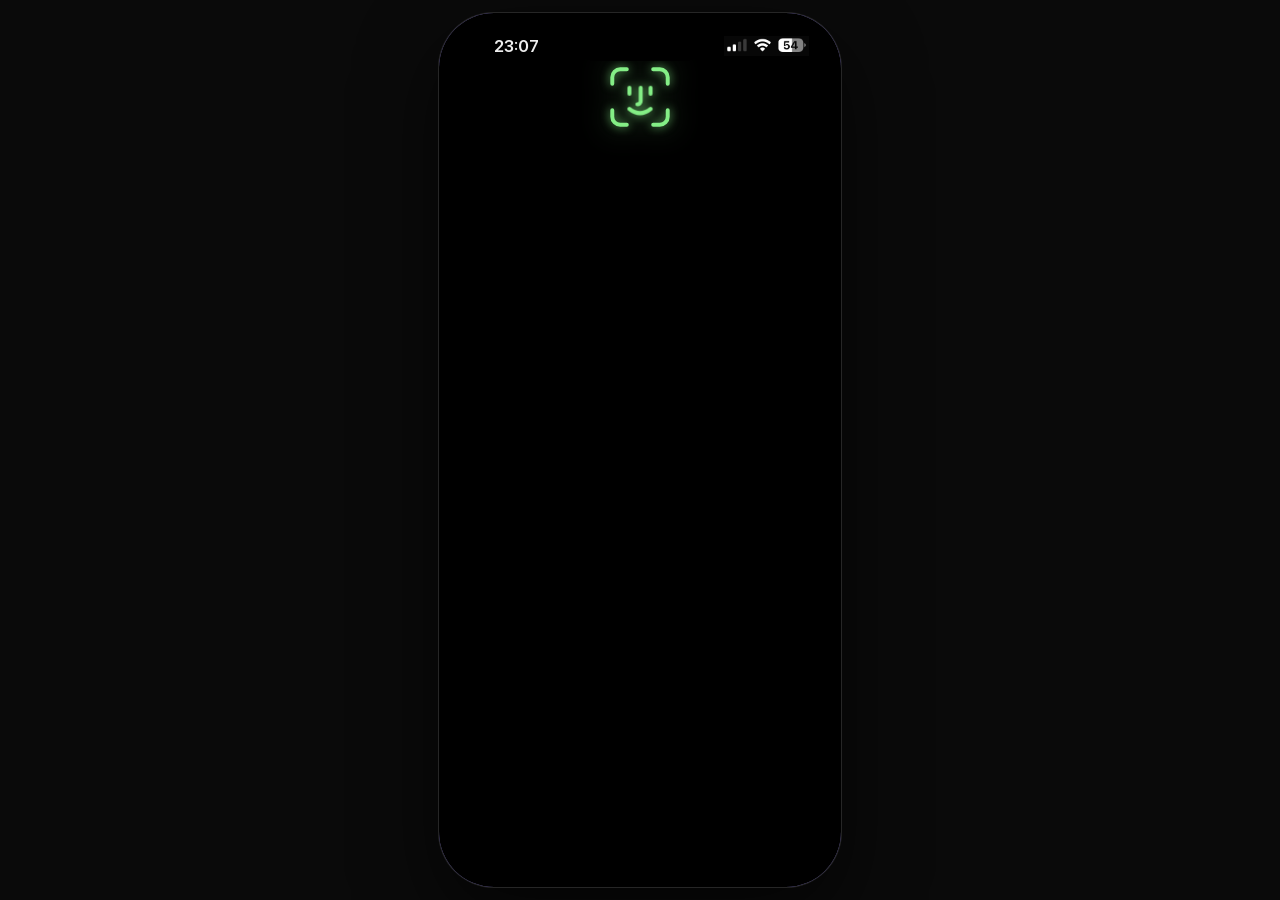
==== commit 2a8cf7e5: "Face ID step on an all-black screen Co-Authored-By: Claude Fable 5.1 <noreply@anthropic.com>" ====
--- a/index.html
+++ b/index.html
@@ -12,7 +12,7 @@
   <link rel="apple-touch-icon" sizes="180x180" href="assets/apple-touch-icon.png">
   <link rel="icon" type="image/png" href="assets/favicon.png">
   <link rel="manifest" href="manifest.webmanifest">
-  <link rel="stylesheet" href="css/styles.css?v=14">
+  <link rel="stylesheet" href="css/styles.css?v=15">
   <script>
     // The intro lives on its own pages so iOS 26 samples the right status bar colour for each one.
     try { if (!location.search && !sessionStorage.getItem("kestrel.booted")) location.replace("splash.html"); } catch (e) {}
@@ -257,6 +257,6 @@
   </div>
 
 </div>
-<script src="js/app.js?v=14"></script>
+<script src="js/app.js?v=15"></script>
 </body>
 </html>
--- a/css/styles.css
+++ b/css/styles.css
@@ -387,7 +387,7 @@
 
 /* System-style dimming while Face ID is up */
 .intro-dim {
-  position: absolute; inset: 0; background: #1d1c22; opacity: 0;
+  position: absolute; inset: 0; background: #000; opacity: 0;
   transition: opacity .35s var(--ease);
 }
 .intro.dim .intro-dim { opacity: 1; }
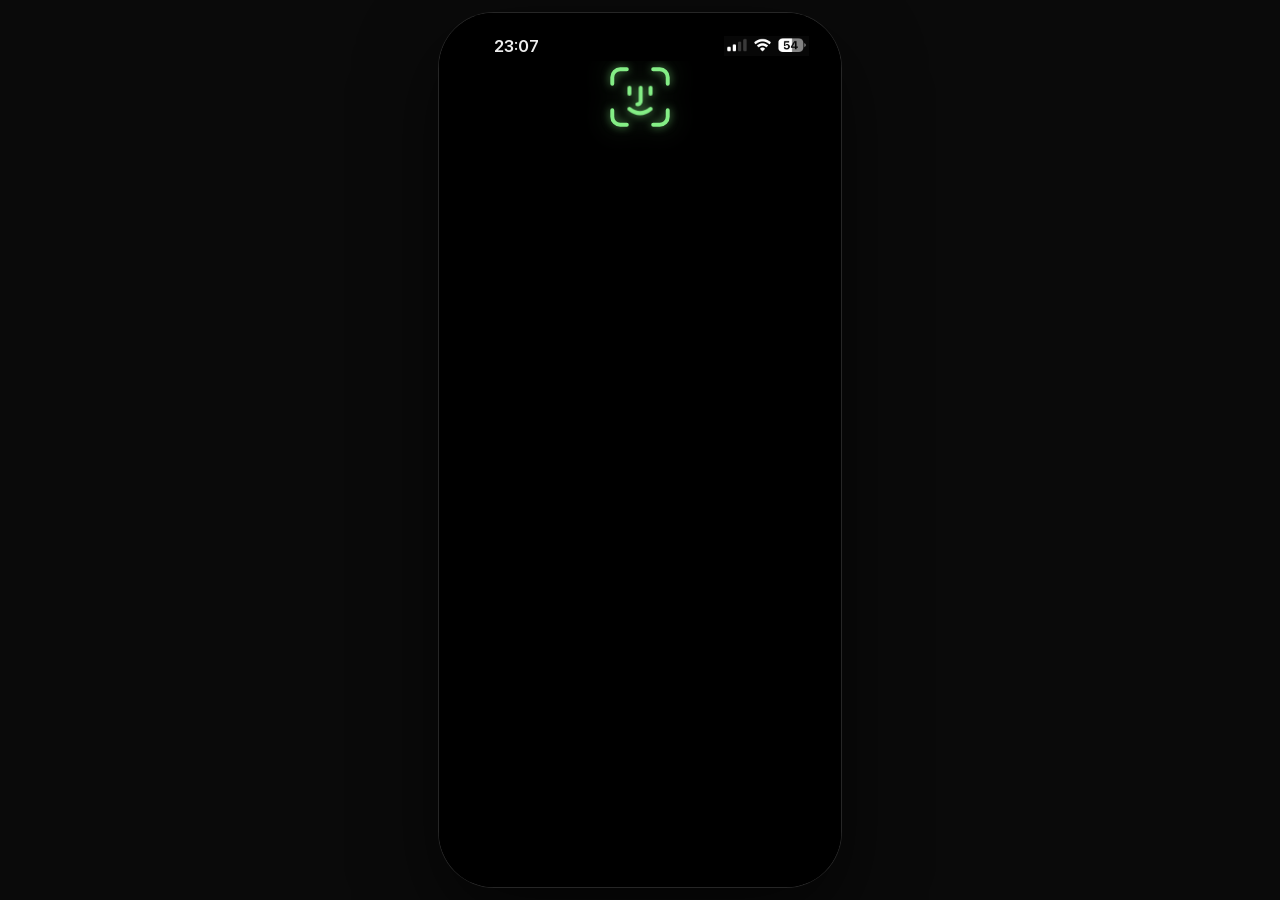
==== commit 355feb7a: "Face ID: quicker timeline, no card box, softer glow Co-Authored-By: Claude Fable 5.1 <noreply@anthro" ====
--- a/index.html
+++ b/index.html
@@ -12,7 +12,7 @@
   <link rel="apple-touch-icon" sizes="180x180" href="assets/apple-touch-icon.png">
   <link rel="icon" type="image/png" href="assets/favicon.png">
   <link rel="manifest" href="manifest.webmanifest">
-  <link rel="stylesheet" href="css/styles.css?v=15">
+  <link rel="stylesheet" href="css/styles.css?v=16">
   <script>
     // The intro lives on its own pages so iOS 26 samples the right status bar colour for each one.
     try { if (!location.search && !sessionStorage.getItem("kestrel.booted")) location.replace("splash.html"); } catch (e) {}
@@ -257,6 +257,6 @@
   </div>
 
 </div>
-<script src="js/app.js?v=15"></script>
+<script src="js/app.js?v=16"></script>
 </body>
 </html>
--- a/css/styles.css
+++ b/css/styles.css
@@ -391,6 +391,7 @@
   transition: opacity .35s var(--ease);
 }
 .intro.dim .intro-dim { opacity: 1; }
+.intro.dim { background: #000; }
 
 /* Desktop frame only: draw the Dynamic Island in the fake status bar (126 x 37 at y 11) */
 .island { position: absolute; left: 138px; top: 11px; width: 126px; height: 37px; border-radius: 19px; background: #000; }
@@ -399,9 +400,9 @@
 .faceid { position: absolute; inset: 0; pointer-events: none; }
 .island-card {
   position: absolute; left: 50%; top: 11px; width: 126px; height: 37px; margin-left: -63px;
-  border-radius: 19px; background: #000; overflow: hidden; opacity: 0;
-  transition: width .45s var(--ease), height .45s var(--ease), margin-left .45s var(--ease),
-              border-radius .45s var(--ease), opacity .15s;
+  border-radius: 19px; background: transparent; overflow: visible; opacity: 0;
+  transition: width .3s var(--ease), height .3s var(--ease), margin-left .3s var(--ease),
+              border-radius .3s var(--ease), opacity .12s;
   color: #84ee86;
 }
 .faceid.show .island-card { opacity: 1; width: 143px; height: 145px; margin-left: -71.5px; border-radius: 40px; }
@@ -418,11 +419,11 @@
 
 .fid-glyph, .fid-ring {
   position: absolute; left: 50%; top: 50%; width: 66px; height: 66px; margin: -33px 0 0 -33px;
-  filter: drop-shadow(0 0 5px rgba(132,238,134,.75)) drop-shadow(0 0 14px rgba(132,238,134,.35));
-}
-.fid-glyph { opacity: 0; transform: scale(.7); transition: opacity .2s .25s, transform .35s .25s var(--ease); }
+  filter: drop-shadow(0 0 4px rgba(132,238,134,.6)) drop-shadow(0 0 12px rgba(132,238,134,.25));
+}
+.fid-glyph { opacity: 0; transform: scale(.7); transition: opacity .15s .1s, transform .25s .1s var(--ease); }
 .faceid.show .fid-glyph { opacity: 1; transform: none; }
-.faceid.show .fid-face { transform-origin: 50px 50px; animation: fid-look 1.25s .35s var(--ease) both; }
+.faceid.show .fid-face { transform-origin: 50px 50px; animation: fid-look .6s .2s var(--ease) both; }
 @keyframes fid-look {
   0%   { transform: translateX(0) scale(1); }
   28%  { transform: translateX(-7px) scale(.96); }
@@ -430,13 +431,13 @@
   100% { transform: translateX(0) scale(1); }
 }
 /* Scan: the glyph becomes a ring with a sweeping hand */
-.faceid.scan .fid-glyph { opacity: 0; transform: scale(.6); transition: opacity .15s, transform .25s var(--ease); }
-.fid-ring { opacity: 0; transform: scale(.6); transition: opacity .18s, transform .3s var(--ease); }
+.faceid.scan .fid-glyph { opacity: 0; transform: scale(.6); transition: opacity .12s, transform .2s var(--ease); }
+.fid-ring { opacity: 0; transform: scale(.6); transition: opacity .15s, transform .25s var(--ease); }
 .faceid.scan .fid-ring { opacity: 1; transform: none; }
-.fid-hand { transform-origin: 50px 50px; animation: fid-sweep .9s linear infinite; }
+.fid-hand { transform-origin: 50px 50px; animation: fid-sweep .55s linear infinite; }
 @keyframes fid-sweep { from { transform: rotate(-30deg); } to { transform: rotate(330deg); } }
 .fid-tick { stroke-dasharray: 64; stroke-dashoffset: 64; }
 /* Success: the hand goes, the tick draws */
 .faceid.ok .fid-hand { opacity: 0; transition: opacity .12s; animation-play-state: paused; }
-.faceid.ok .fid-tick { animation: fid-draw .32s .1s var(--ease) forwards; }
+.faceid.ok .fid-tick { animation: fid-draw .25s .05s var(--ease) forwards; }
 @keyframes fid-draw { to { stroke-dashoffset: 0; } }
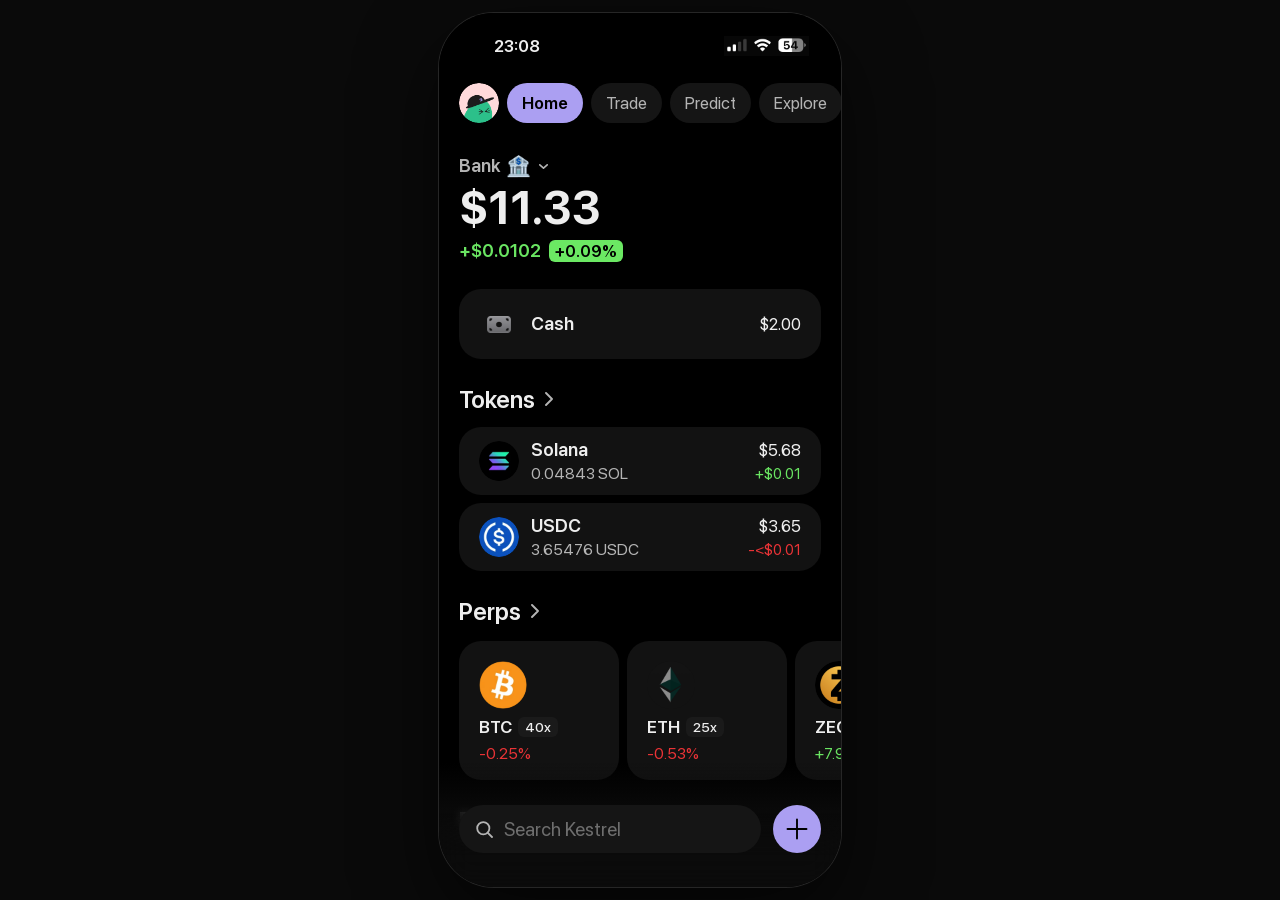
==== commit af427e74: "Park the Face ID step: splash goes straight to home Co-Authored-By: Claude Fable 5.1 <noreply@anthro" ====
--- a/index.html
+++ b/index.html
@@ -12,7 +12,7 @@
   <link rel="apple-touch-icon" sizes="180x180" href="assets/apple-touch-icon.png">
   <link rel="icon" type="image/png" href="assets/favicon.png">
   <link rel="manifest" href="manifest.webmanifest">
-  <link rel="stylesheet" href="css/styles.css?v=16">
+  <link rel="stylesheet" href="css/styles.css?v=17">
   <script>
     // The intro lives on its own pages so iOS 26 samples the right status bar colour for each one.
     try { if (!location.search && !sessionStorage.getItem("kestrel.booted")) location.replace("splash.html"); } catch (e) {}
@@ -257,6 +257,6 @@
   </div>
 
 </div>
-<script src="js/app.js?v=16"></script>
+<script src="js/app.js?v=17"></script>
 </body>
 </html>
